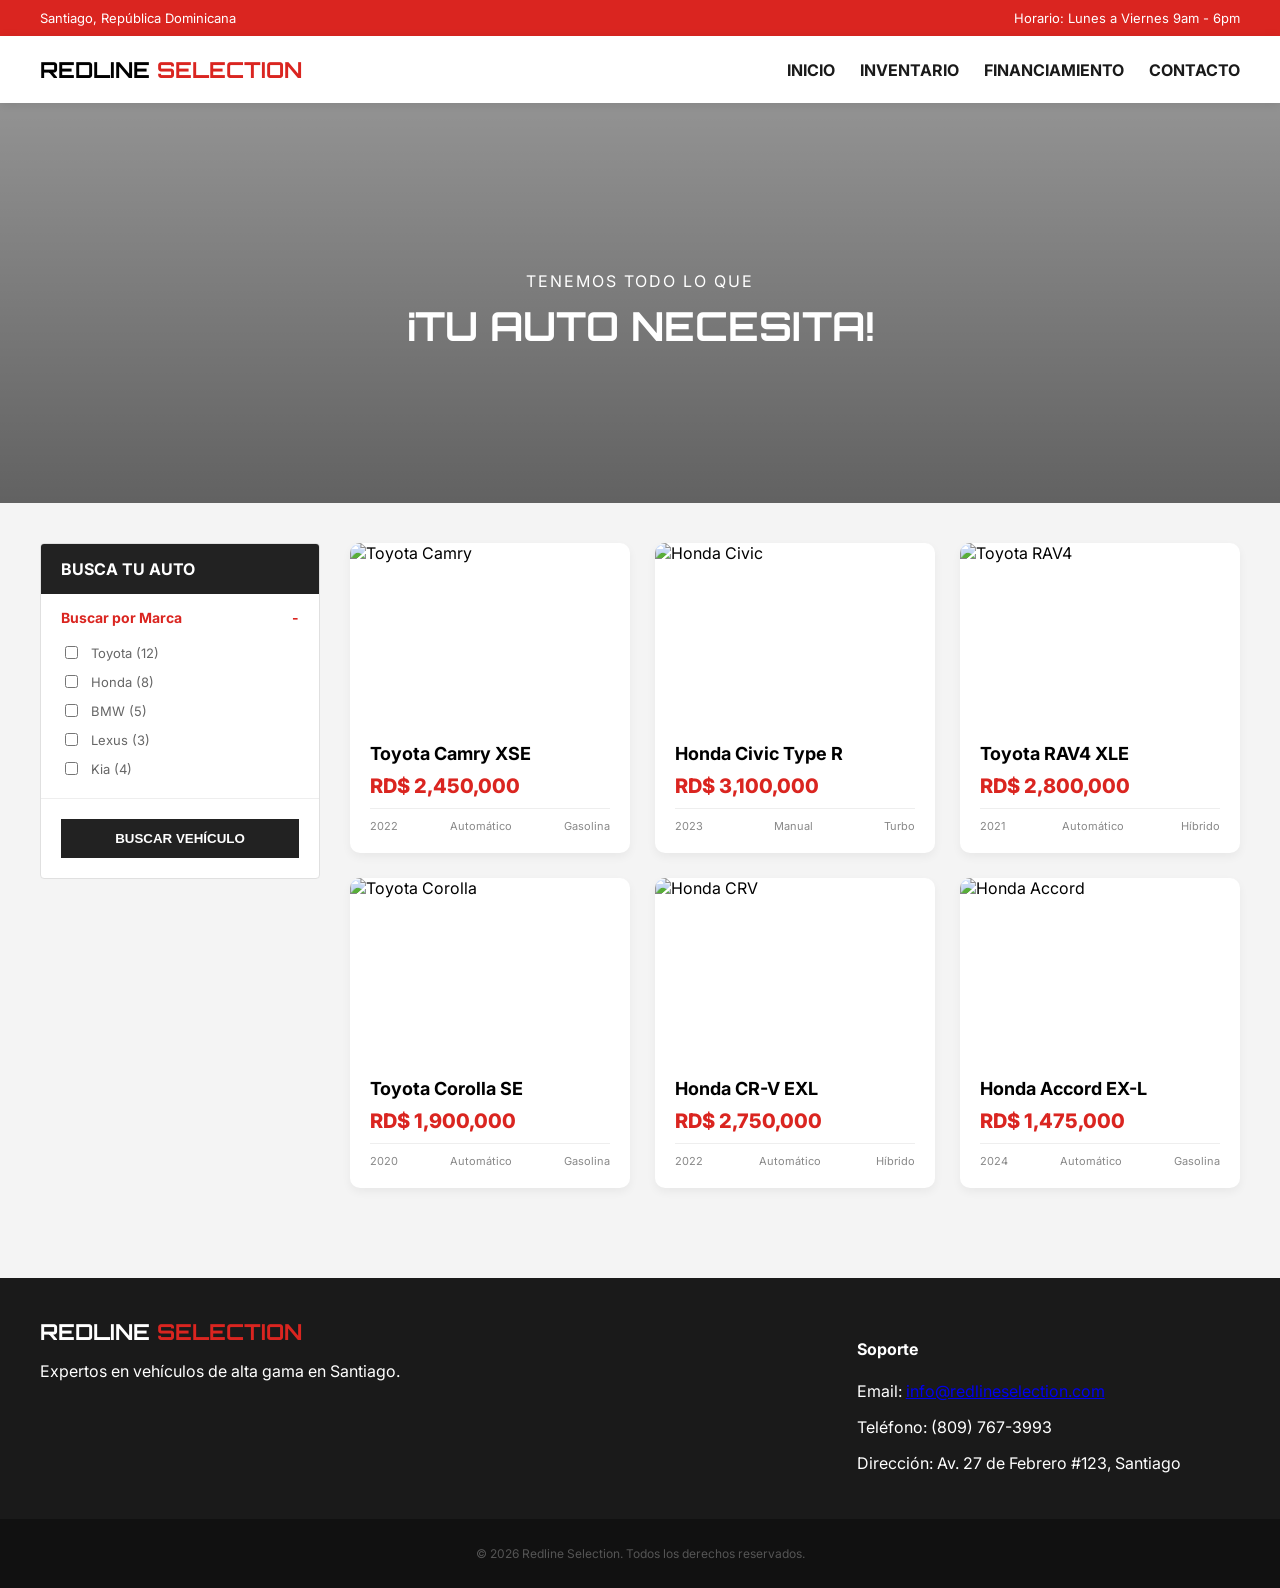
==== index.html @ fcbe5f3a "Subiendo el codigo del  proyecto Redline" ====
<!DOCTYPE html>
<html lang="es">
<head>
    <meta charset="UTF-8">
    <meta name="viewport" content="width=device-width, initial-scale=1.0">
    <title>Redline Selection | Inventario Premium</title>
    <link rel="stylesheet" href="style.css">
    <link href="https://fonts.googleapis.com/css2?family=Orbitron:wght@700&family=Inter:wght@400;700&display=swap" rel="stylesheet">
</head>
<body>

    <header>
        <div class="top-bar">
            <div class="container top-bar-content">
                <span>Santiago, República Dominicana</span>
                <span>Horario: Lunes a Viernes 9am - 6pm</span>
            </div>
        </div>
        <div class="main-header">
            <div class="container header-content">
                <div class="logo">
                    <h1 class="logo-text">REDLINE <span>SELECTION</span></h1>
                </div>
                <nav>
                    <ul>
                        <li><a href="#" class="active">INICIO</a></li>
                        <li><a href="#">INVENTARIO</a></li>
                        <li><a href="#">FINANCIAMIENTO</a></li>
                        <li><a href="#">CONTACTO</a></li>
                    </ul>
                </nav>
            </div>
        </div>
    </header>

    <section class="hero">
        <div class="hero-content">
            <p class="hero-subtext">TENEMOS TODO LO QUE</p>
            <h1 class="hero-title">¡TU AUTO NECESITA!</h1>
        </div>
    </section>

    <main class="container main-layout">
        <aside class="sidebar">
            <div class="sidebar-header">
                <h2>BUSCA TU AUTO</h2>
            </div>

            <div class="filter-content">
                <div class="filter-section active">
                    <div class="filter-title">
                        <span>Buscar por Marca</span>
                        <span class="icon">-</span>
                    </div>
                    <ul class="brand-list scrollable">
                        <li><input type="checkbox"> Toyota (12)</li>
                        <li><input type="checkbox"> Honda (8)</li>
                        <li><input type="checkbox"> BMW (5)</li>
                        <li><input type="checkbox"> Lexus (3)</li>
                        <li><input type="checkbox"> Kia (4)</li>
                    </ul>
                </div>
                </div>

            <button class="btn-sidebar-search">BUSCAR VEHÍCULO</button>
        </aside>

        <section class="listings">
            <div class="grid">
                <div class="car-card" onclick="abrirModal('Toyota Camry XSE', 'RD$ 2,450,000', '2022', 'Sedán', 'Automática', '12,400 km', 'Usado', 'Gasolina')">
                    <div class="image-container">
                        <img src="https://i.pinimg.com/1200x/b7/a6/6a/b7a66a70579e63130ccf291d7912e73b.jpg" alt="Toyota Camry">
                    </div>
                    <div class="car-info">
                        <h4>Toyota Camry XSE</h4>
                        <span class="price">RD$ 2,450,000</span>
                        <div class="specs">
                            <span>2022</span>
                            <span>Automático</span>
                            <span>Gasolina</span>
                        </div>
                    </div>
                </div>

                <div class="car-card" onclick="abrirModal('Honda Civic Type R', 'RD$ 3,100,000', '2023', 'Hatchback', 'Manual', '0 km', 'Nuevo', 'Turbo Gasolina')">
                    <div class="image-container">
                        <img src="https://i.pinimg.com/1200x/79/14/01/79140147729a5d70243ff1c3a80fa4d7.jpg" alt="Honda Civic">
                    </div>
                    <div class="car-info">
                        <h4>Honda Civic Type R</h4>
                        <span class="price">RD$ 3,100,000</span>
                        <div class="specs">
                            <span>2023</span>
                            <span>Manual</span>
                            <span>Turbo</span>
                        </div>
                    </div>
                </div>

                <div class="car-card" onclick="abrirModal('Toyota RAV4 XLE', 'RD$ 2,800,000', '2021', 'SUV', 'Automática', '30,000 km', 'Usado', 'Híbrido')">
                    <div class="image-container">
                        <img src="https://tse2.mm.bing.net/th/id/OIP.CHqsovT1GCfC2wUUpvJUvwHaEF?rs=1&pid=ImgDetMain" alt="Toyota RAV4">
                    </div>
                    <div class="car-info">
                        <h4>Toyota RAV4 XLE</h4>
                        <span class="price">RD$ 2,800,000</span>
                        <div class="specs">
                            <span>2021</span>
                            <span>Automático</span>
                            <span>Híbrido</span>
                        </div>
                    </div>
                </div>

                <div class="car-card" onclick="abrirModal('Toyota Corolla SE', 'RD$ 1,900,000', '2020', 'Sedán', 'Automática', '45,000 km', 'Usado', 'Gasolina')">
                    <div class="image-container"> 
                        <img src="https://http2.mlstatic.com/D_NQ_NP_623294-MLV109283016813_032026-O.webp" alt="Toyota Corolla">
                    </div>
                    <div class="car-info">
                        <h4>Toyota Corolla SE</h4>
                        <span class="price">RD$ 1,900,000</span>
                        <div class="specs">
                            <span>2020</span>
                            <span>Automático</span>
                            <span>Gasolina</span>
                        </div>
                    </div>
                </div>

                <div class="car-card" onclick="abrirModal('Honda CR-V EXL', 'RD$ 2,750,000', '2022', 'SUV', 'Automática', '15,000 km', 'Seminuevo', 'Híbrido')">
                    <div class="image-container"> 
                        <img src="https://automobiles.honda.com/-/media/Honda-Automobiles/Vehicles/2026/CR-V/AW/Carshot/carshot_CR-V_front_CR-VHYB2WDSPORTL_2026_RadiantRedMetallic_RS5H8TJFW_R-569M.png" alt="Honda CRV">
                    </div>
                    <div class="car-info">
                        <h4>Honda CR-V EXL</h4>
                        <span class="price">RD$ 2,750,000</span>
                        <div class="specs">
                            <span>2022</span>
                            <span>Automático</span>
                            <span>Híbrido</span>
                        </div>
                    </div>
                </div>

                <div class="car-card" onclick="abrirModal('Honda Accord EX-L', 'RD$ 1,475,000', '2024', 'Sedán', 'Automática', '5,000 km', 'Nuevo', 'Gasolina')">
                    <div class="image-container"> 
                        <img src="https://vehicle-images.dealerinspire.com/e974-110005806/1HGCY2F8XSA014047/5eb2a784186206ad2ee98e4c2cf3442e.jpg" alt="Honda Accord">
                    </div>
                    <div class="car-info">
                        <h4>Honda Accord EX-L</h4>
                        <span class="price">RD$ 1,475,000</span>
                        <div class="specs">
                            <span>2024</span>
                            <span>Automático</span>
                            <span>Gasolina</span>
                        </div>
                    </div>
                </div>
            </div> 
        </section>
    </main>

    <div id="modalVehiculo" class="modal-overlay">
        <div class="modal-content">
            <span class="close-btn" onclick="cerrarModal()">&times;</span>
            <div class="modal-body">
                <h2 id="m-titulo"></h2>
                <h3 id="m-precio"></h3>
                <div class="modal-details-grid">
                    <div class="detail-item"><strong>Año:</strong> <span id="m-ano"></span></div>
                    <div class="detail-item"><strong>Carrocería:</strong> <span id="m-carroceria"></span></div>
                    <div class="detail-item"><strong>Transmisión:</strong> <span id="m-transmision"></span></div>
                    <div class="detail-item"><strong>Millaje:</strong> <span id="m-millaje"></span></div>
                    <div class="detail-item"><strong>Condición:</strong> <span id="m-condicion"></span></div>
                    <div class="detail-item"><strong>Combustible:</strong> <span id="m-combustible"></span></div>
                </div>
                <button class="btn-sidebar-search" style="margin: 30px 0 0 0; width: 100%;">CONTACTAR ASESOR</button>
            </div>
        </div>
    </div>

    <footer class="footer">
        <div class="container footer-grid">
            <div class="footer-about">
                <h3 class="logo-text">REDLINE <span>SELECTION</span></h3>
                <p>Expertos en vehículos de alta gama en Santiago.</p>
            </div>
            <div class="footer-links">
                <h4>Soporte</h4>
                <p>Email: <a href="mailto:info@redlineselection.com">info@redlineselection.com</a></p>
                <p>Teléfono: (809) 767-3993</p>
                <p>Dirección: Av. 27 de Febrero #123, Santiago</p>
            </div>
        </div>
        <div class="footer-bottom">
            <p>&copy; 2026 Redline Selection. Todos los derechos reservados.</p>
        </div>
    </footer>

    <script src="index.js"></script>
    <div id="modalVehiculo" class="modal-overlay">
    <div class="modal-content">
        <span class="close-btn" onclick="cerrarModal()">&times;</span>
        <div class="modal-body">
            <h2 id="m-titulo"></h2>
            <h3 id="m-precio"></h3>
            <div class="modal-details-grid">
                <div class="detail-item"><strong>Año:</strong> <span id="m-ano"></span></div>
                <div class="detail-item"><strong>Carrocería:</strong> <span id="m-carroceria"></span></div>
                <div class="detail-item"><strong>Transmisión:</strong> <span id="m-transmision"></span></div>
                <div class="detail-item"><strong>Millaje:</strong> <span id="m-millaje"></span></div>
                <div class="detail-item"><strong>Condición:</strong> <span id="m-condicion"></span></div>
                <div class="detail-item"><strong>Combustible:</strong> <span id="m-combustible"></span></div>
            </div>
            <button class="btn-sidebar-search" style="margin: 30px 0 0 0; width: 100%;">CONTACTAR ASESOR</button>
        </div>
    </div>
</div>
</body>
</html>
---- style.css ----
:root {
    --rojo: #da2520;
    --negro: #1a1a1a;
    --blanco: #ffffff;
    --gris-fondo: #f4f4f4;
    --fuente-titulo: 'Orbitron', sans-serif;
}

body {
    margin: 0;
    background: var(--gris-fondo);
    font-family: 'Inter', sans-serif;
}

.container {
    max-width: 1200px;
    margin: 0 auto;
    padding: 0 20px;
}

.top-bar { background: var(--rojo); color: white; padding: 10px 0; font-size: 13px; }
.top-bar-content { display: flex; justify-content: space-between; }
.main-header { background: white; padding: 20px 0; box-shadow: 0 2px 10px rgba(0,0,0,0.1); }
.header-content { display: flex; justify-content: space-between; align-items: center; }
.logo-text { font-family: var(--fuente-titulo); font-size: 22px; margin: 0; }
.logo-text span { color: var(--rojo); }
nav ul { list-style: none; display: flex; gap: 25px; margin: 0; }
nav a { text-decoration: none; color: var(--negro); font-weight: bold; }

.hero {
    background: linear-gradient(rgba(0, 0, 0, 0.4), rgba(0, 0, 0, 0.6)), url('https://i.pinimg.com/736x/cc/5a/40/cc5a4003c39dd5703f5058f33817d8c2.jpg');
    background-size: cover;
    background-position: center;
    height: 400px;
    display: flex;
    align-items: center;
    justify-content: center;
    color: white;
    text-align: center;
}
.hero-subtext { font-size: 16px; letter-spacing: 2px; margin-bottom: 10px; }
.hero-title { font-family: var(--fuente-titulo); font-size: 40px; margin: 0; }

.main-layout { display: grid; grid-template-columns: 280px 1fr; gap: 30px; padding: 40px 0; }

.sidebar {
    background: #fff;
    border: 1px solid #e0e0e0;
    border-radius: 4px;
    overflow: hidden;
    height: fit-content;
}

.sidebar-header {
    background: #222;
    color: #fff;
    padding: 15px 20px;
}

.sidebar-header h2 {
    margin: 0;
    font-size: 16px;
    text-transform: uppercase;
}

.filter-section {
    border-bottom: 1px solid #eee;
    padding: 15px 20px;
}

.filter-title {
    display: flex;
    justify-content: space-between;
    font-weight: 700;
    font-size: 14px;
    color: #333;
}

.filter-section.active .filter-title {
    color: var(--rojo);
    margin-bottom: 12px;
}

.brand-list {
    list-style: none;
    padding: 0;
    margin: 0;
    max-height: 150px;
    overflow-y: auto;
}

.brand-list li {
    font-size: 13px;
    padding: 5px 0;
    color: #666;
    display: flex;
    align-items: center;
    gap: 10px;
}

.btn-sidebar-search {
    width: calc(100% - 40px);
    margin: 20px;
    background: #222;
    color: white;
    border: none;
    padding: 12px;
    font-weight: 700;
    cursor: pointer;
    transition: 0.3s;
}

.btn-sidebar-search:hover { background: var(--rojo); }

/* CAR CARDS & HOVER */
.grid { display: grid; grid-template-columns: repeat(auto-fill, minmax(280px, 1fr)); gap: 25px; }

.car-card {
    background: white;
    border-radius: 10px;
    overflow: hidden;
    transition: 0.3s;
    box-shadow: 0 4px 10px rgba(0,0,0,0.05);
    cursor: pointer; /* Añadido para indicar que es clickeable */
}

.car-card:hover { transform: translateY(-10px); }
.car-card:hover .car-info { background: var(--negro); }
.car-card:hover h4 { color: white; }
.car-card:hover .specs { border-top-color: #333; color: #aaa; }

.image-container { height: 180px; }
.image-container img { width: 100%; height: 100%; object-fit: cover; }

.car-info { padding: 20px; transition: 0.3s; }
.car-info h4 { margin: 0 0 10px 0; font-size: 18px; }
.price { color: var(--rojo); font-weight: 800; font-size: 20px; display: block; margin-bottom: 10px; }
.specs { display: flex; justify-content: space-between; font-size: 11px; color: #888; border-top: 1px solid #eee; padding-top: 10px; }

.footer { background: var(--negro); color: white; padding: 40px 0 0 0; margin-top: 50px; }
.footer-grid { display: grid; grid-template-columns: 2fr 1fr; gap: 50px; padding-bottom: 30px; }
.footer-bottom { background: #111; padding: 15px; text-align: center; font-size: 12px; color: #555; }

/* --- NUEVOS ESTILOS PARA EL MODAL (AÑADIDOS) --- */
.modal-overlay {
    display: none; 
    position: fixed;
    z-index: 2000;
    left: 0;
    top: 0;
    width: 100%;
    height: 100%;
    background-color: rgba(0, 0, 0, 0.85);
    backdrop-filter: blur(5px);
}

.modal-content {
    background-color: white;
    margin: 5% auto;
    padding: 30px;
    border-radius: 12px;
    width: 90%;
    max-width: 500px;
    position: relative;
    animation: slideUp 0.4s ease;
}

@keyframes slideUp {
    from { opacity: 0; transform: translateY(30px); }
    to { opacity: 1; transform: translateY(0); }
}

.close-btn {
    position: absolute;
    right: 20px;
    top: 10px;
    font-size: 30px;
    cursor: pointer;
    color: #999;
}

#m-titulo { font-family: var(--fuente-titulo); margin-bottom: 5px; }
#m-precio { color: var(--rojo); font-weight: 800; font-size: 24px; margin-top: 0; }

.modal-details-grid {
    display: grid;
    grid-template-columns: 1fr 1fr;
    gap: 10px;
    margin-top: 20px;
}

.detail-item {
    background: #f9f9f9;
    padding: 10px;
    border-radius: 5px;
    font-size: 13px;
}
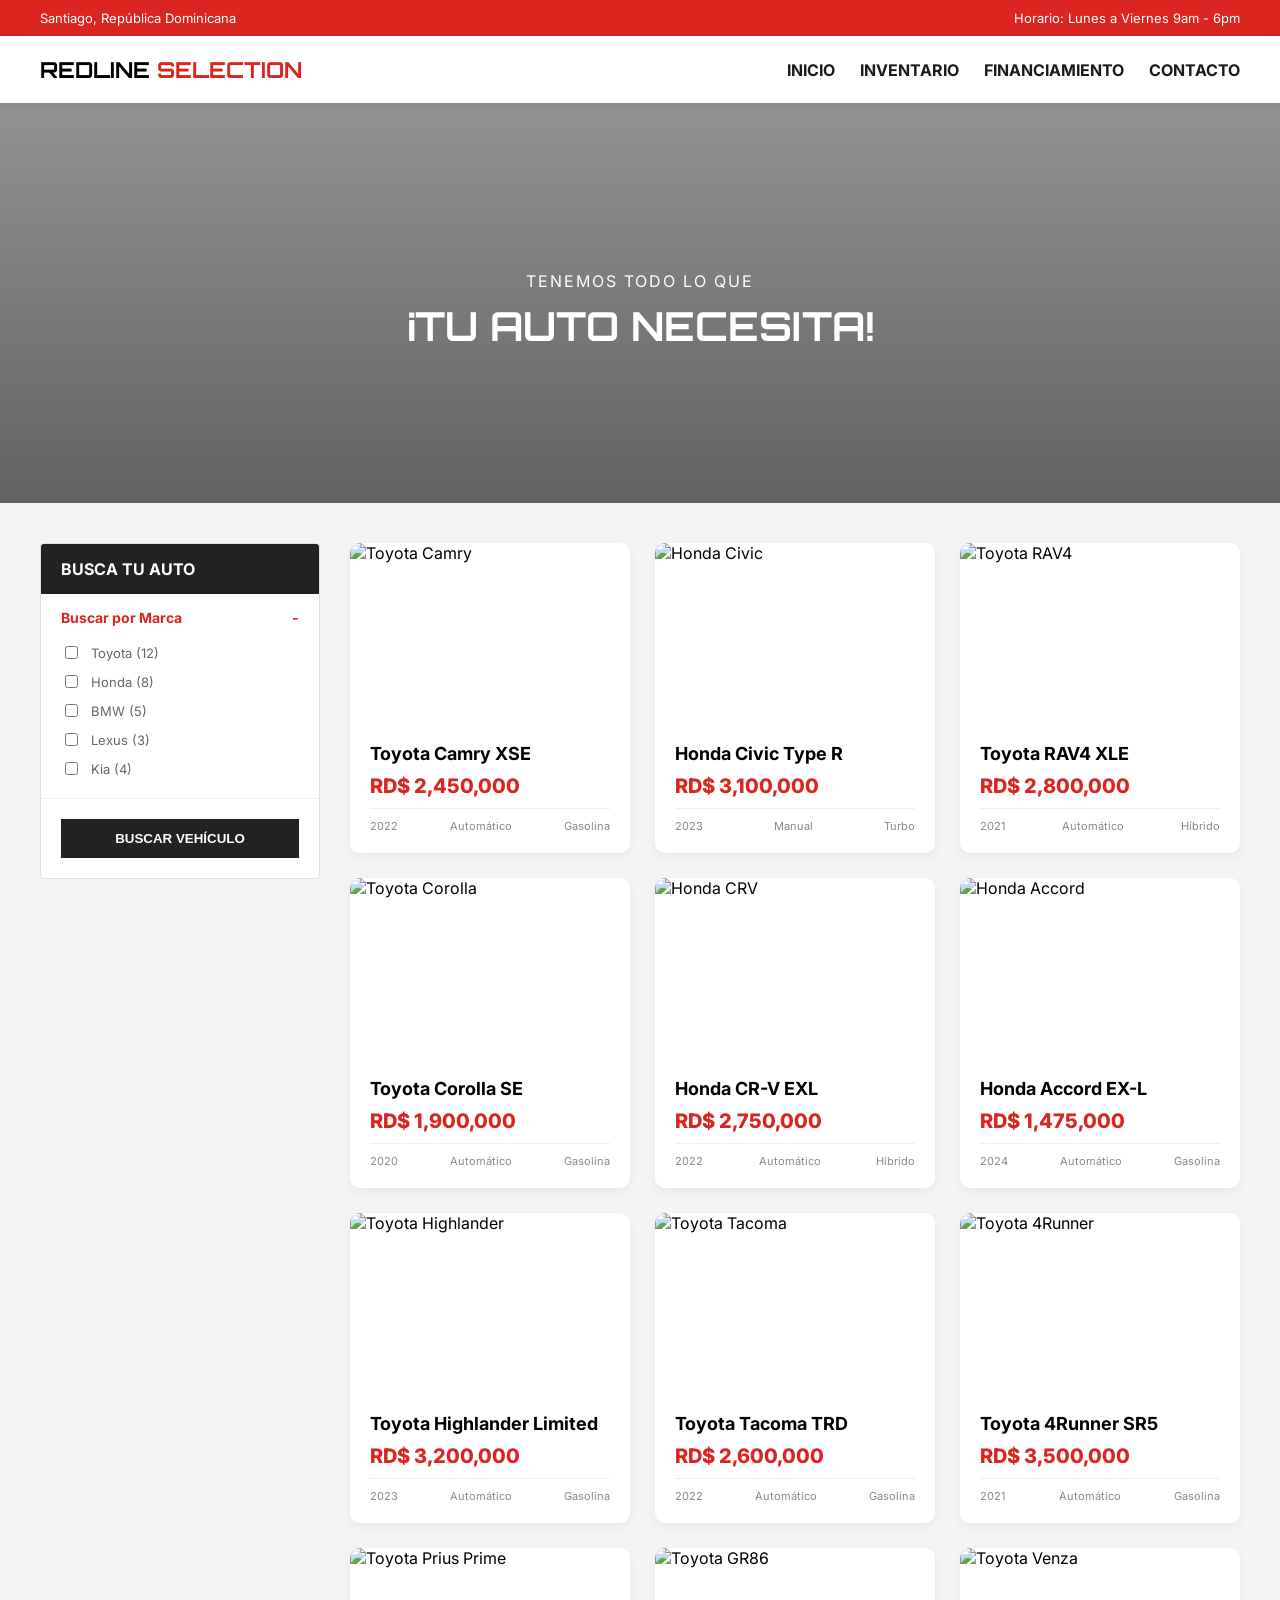
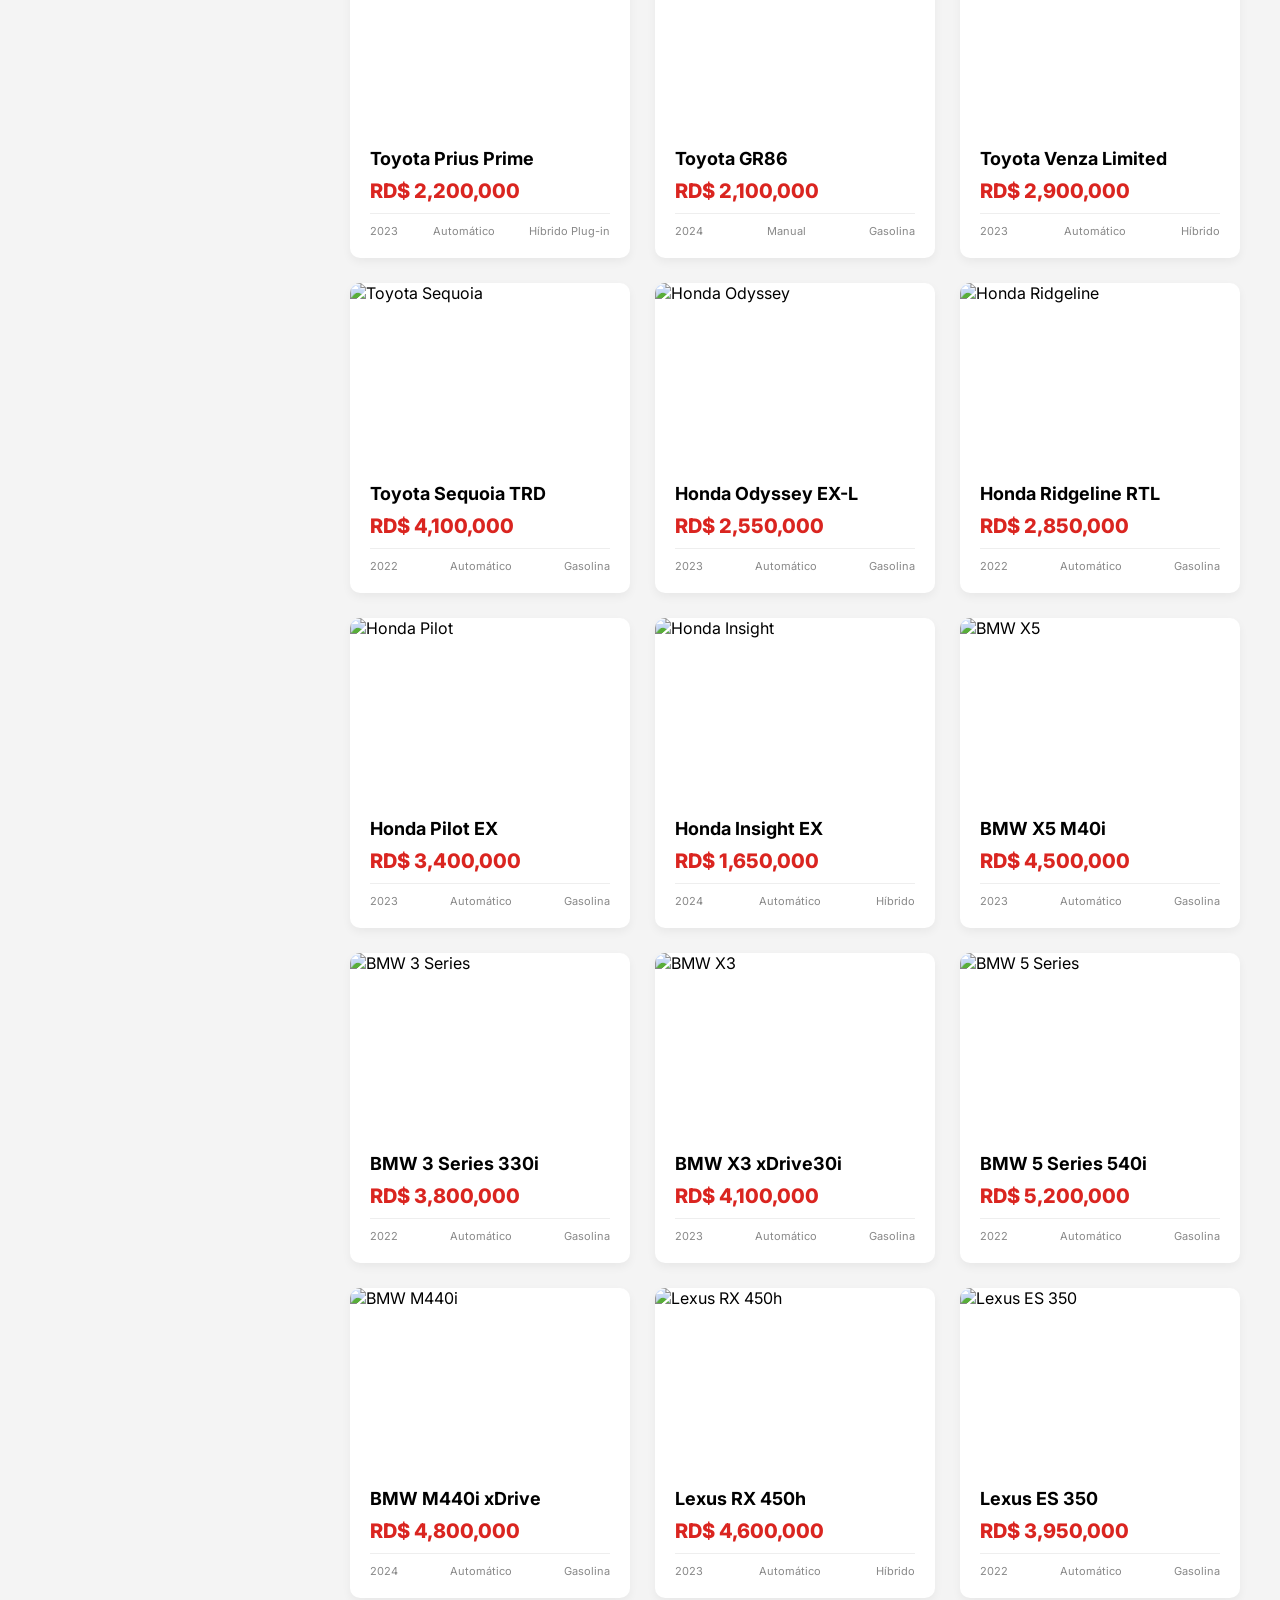
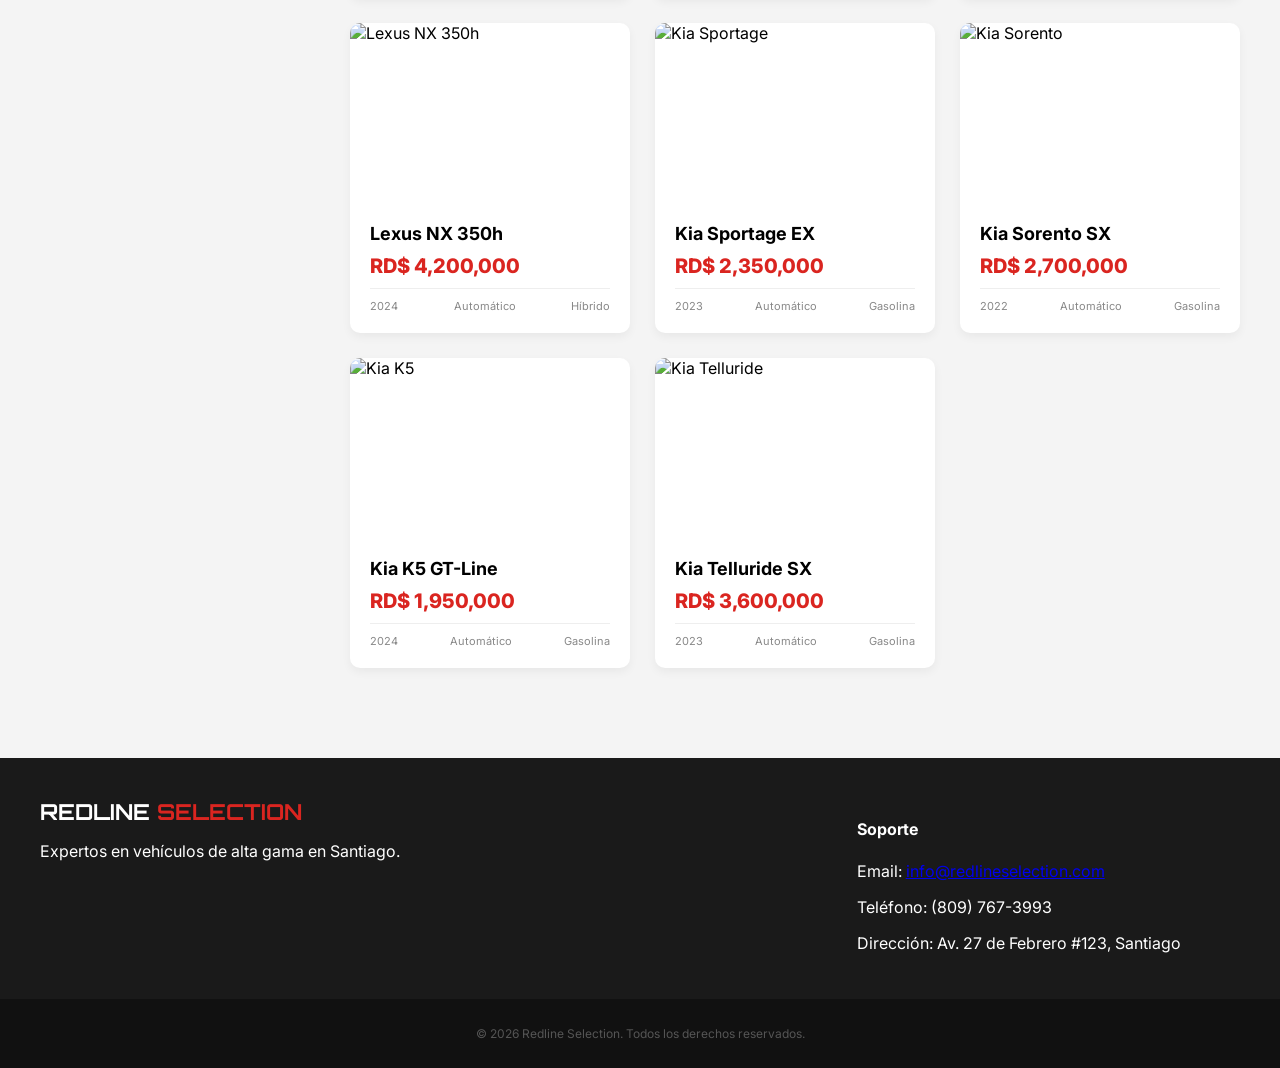
==== commit 845c08e9: "fix: ignorar archivos __pycache__" ====
--- a/index.html
+++ b/index.html
@@ -22,12 +22,12 @@
                     <h1 class="logo-text">REDLINE <span>SELECTION</span></h1>
                 </div>
                 <nav>
-                    <ul>
-                        <li><a href="#" class="active">INICIO</a></li>
-                        <li><a href="#">INVENTARIO</a></li>
-                        <li><a href="#">FINANCIAMIENTO</a></li>
-                        <li><a href="#">CONTACTO</a></li>
-                    </ul>
+    <ul>
+        <li><a href="#" class="active">INICIO</a></li>
+        <li><a href="#inventario">INVENTARIO</a></li>
+        <li><a href="#financiamiento">FINANCIAMIENTO</a></li>
+        <li><a href="#contacto">CONTACTO</a></li>
+    </ul>
                 </nav>
             </div>
         </div>
@@ -53,12 +53,12 @@
                         <span class="icon">-</span>
                     </div>
                     <ul class="brand-list scrollable">
-                        <li><input type="checkbox"> Toyota (12)</li>
-                        <li><input type="checkbox"> Honda (8)</li>
-                        <li><input type="checkbox"> BMW (5)</li>
-                        <li><input type="checkbox"> Lexus (3)</li>
-                        <li><input type="checkbox"> Kia (4)</li>
-                    </ul>
+                    <li><input type="checkbox" value="Toyota"> Toyota (12)</li>
+                    <li><input type="checkbox" value="Honda"> Honda (8)</li>
+                    <li><input type="checkbox" value="BMW"> BMW (5)</li>
+                    <li><input type="checkbox" value="Lexus"> Lexus (3)</li>
+                    <li><input type="checkbox" value="Kia"> Kia (4)</li>
+                    <ul>
                 </div>
                 </div>
 
@@ -151,6 +151,351 @@
                         <span class="price">RD$ 1,475,000</span>
                         <div class="specs">
                             <span>2024</span>
+                            <span>Automático</span>
+                            <span>Gasolina</span>
+                        </div>
+                    </div>
+                </div>
+                <div class="car-card" onclick="abrirModal('Toyota Highlander Limited', 'RD$ 3,200,000', '2023', 'SUV', 'Automática', '8,000 km', 'Seminuevo', 'Gasolina')">
+                    <div class="image-container">
+                        <img src="https://di-enrollment-api.s3.amazonaws.com/toyota/models/2024/highlander/trims/limited_2024_highlander.png" alt="Toyota Highlander">
+                    </div>
+                    <div class="car-info">
+                        <h4>Toyota Highlander Limited</h4>
+                        <span class="price">RD$ 3,200,000</span>
+                        <div class="specs">
+                            <span>2023</span>
+                            <span>Automático</span>
+                            <span>Gasolina</span>
+                        </div>
+                    </div>
+                </div>
+
+                <div class="car-card" onclick="abrirModal('Toyota Tacoma TRD', 'RD$ 2,600,000', '2022', 'Pickup', 'Automática', '20,000 km', 'Usado', 'Gasolina')">
+                    <div class="image-container">
+                        <img src="https://cdn.renderhub.com/squir/toyota-tacoma-trd-2024/toyota-tacoma-trd-2024-03.jpg" alt="Toyota Tacoma">
+                    </div>
+                    <div class="car-info">
+                        <h4>Toyota Tacoma TRD</h4>
+                        <span class="price">RD$ 2,600,000</span>
+                        <div class="specs">
+                            <span>2022</span>
+                            <span>Automático</span>
+                            <span>Gasolina</span>
+                        </div>
+                    </div>
+                </div>
+
+                <div class="car-card" onclick="abrirModal('Toyota 4Runner SR5', 'RD$ 3,500,000', '2021', 'SUV', 'Automática', '35,000 km', 'Usado', 'Gasolina')">
+                    <div class="image-container">
+                        <img src="https://vehicle-images.dealerinspire.com/ee90-110004404/JTEEU5JR8R5308761/ed4b4b2a26b54ce956ed5ef63e3e7957.jpg" alt="Toyota 4Runner">
+                    </div>
+                    <div class="car-info">
+                        <h4>Toyota 4Runner SR5</h4>
+                        <span class="price">RD$ 3,500,000</span>
+                        <div class="specs">
+                            <span>2021</span>
+                            <span>Automático</span>
+                            <span>Gasolina</span>
+                        </div>
+                    </div>
+                </div>
+
+                <div class="car-card" onclick="abrirModal('Toyota Prius Prime', 'RD$ 2,200,000', '2023', 'Sedán', 'Automática', '2,000 km', 'Nuevo', 'Híbrido Plug-in')">
+                    <div class="image-container">
+                        <img src="https://www.carsforsale.com/wp-content/uploads/2023/12/2024-Toyota-Prius-Prime-SE-toyota.com_-500x312.jpg" alt="Toyota Prius Prime">
+                    </div>
+                    <div class="car-info">
+                        <h4>Toyota Prius Prime</h4>
+                        <span class="price">RD$ 2,200,000</span>
+                        <div class="specs">
+                            <span>2023</span>
+                            <span>Automático</span>
+                            <span>Híbrido Plug-in</span>
+                        </div>
+                    </div>
+                </div>
+
+                <div class="car-card" onclick="abrirModal('Toyota GR86', 'RD$ 2,100,000', '2024', 'Coupe', 'Manual', '1,500 km', 'Nuevo', 'Gasolina')">
+                    <div class="image-container">
+                        <img src="https://tse2.mm.bing.net/th/id/OIP.zA_nlVs4Y9brCJeUwNN77AHaFj?rs=1&pid=ImgDetMain&o=7&rm=3" alt="Toyota GR86">
+                    </div>
+                    <div class="car-info">
+                        <h4>Toyota GR86</h4>
+                        <span class="price">RD$ 2,100,000</span>
+                        <div class="specs">
+                            <span>2024</span>
+                            <span>Manual</span>
+                            <span>Gasolina</span>
+                        </div>
+                    </div>
+                </div>
+
+                <div class="car-card" onclick="abrirModal('Toyota Venza Limited', 'RD$ 2,900,000', '2023', 'Crossover', 'Automática', '10,000 km', 'Seminuevo', 'Híbrido')">
+                    <div class="image-container">
+                        <img src="https://di-sitebuilder-assets.s3.amazonaws.com/Toyota/MLP/Venza/2024/color-Titanium-Glow.png" alt="Toyota Venza">
+                    </div>
+                    <div class="car-info">
+                        <h4>Toyota Venza Limited</h4>
+                        <span class="price">RD$ 2,900,000</span>
+                        <div class="specs">
+                            <span>2023</span>
+                            <span>Automático</span>
+                            <span>Híbrido</span>
+                        </div>
+                    </div>
+                </div>
+
+                <div class="car-card" onclick="abrirModal('Toyota Sequoia TRD', 'RD$ 4,100,000', '2022', 'SUV', 'Automática', '25,000 km', 'Usado', 'Gasolina')">
+                    <div class="image-container">
+                        <img src="https://autogiz.com/product_images/jpeg/Toyota-Sequoia-TRD-PRO-2023.jpg" alt="Toyota Sequoia">
+                    </div>
+                    <div class="car-info">
+                        <h4>Toyota Sequoia TRD</h4>
+                        <span class="price">RD$ 4,100,000</span>
+                        <div class="specs">
+                            <span>2022</span>
+                            <span>Automático</span>
+                            <span>Gasolina</span>
+                        </div>
+                    </div>
+                </div>
+
+                <div class="car-card" onclick="abrirModal('Honda Odyssey EX-L', 'RD$ 2,550,000', '2023', 'Minivan', 'Automática', '5,500 km', 'Seminuevo', 'Gasolina')">
+                    <div class="image-container">
+                        <img src="https://automobiles.honda.com/-/media/Honda-Automobiles/Vehicles/2026/Odyssey/AW/Carshot/carshot_Odyssey_front_ODYSSEYEX-L_2026_CrystalBlackPearl_RL6H6TJNW_NH-731P.png" alt="Honda Odyssey">
+                    </div>
+                    <div class="car-info">
+                        <h4>Honda Odyssey EX-L</h4>
+                        <span class="price">RD$ 2,550,000</span>
+                        <div class="specs">
+                            <span>2023</span>
+                            <span>Automático</span>
+                            <span>Gasolina</span>
+                        </div>
+                    </div>
+                </div>
+
+                <div class="car-card" onclick="abrirModal('Honda Ridgeline RTL', 'RD$ 2,850,000', '2022', 'Pickup', 'Automática', '18,000 km', 'Usado', 'Gasolina')">
+                    <div class="image-container">
+                        <img src="https://vehicle-images.dealerinspire.com/55da-110008034/5FPYK3F5XRB026998/63ac22f09d56f60c0120b49d069cdd37.jpg" alt="Honda Ridgeline">
+                    </div>
+                    <div class="car-info">
+                        <h4>Honda Ridgeline RTL</h4>
+                        <span class="price">RD$ 2,850,000</span>
+                        <div class="specs">
+                            <span>2022</span>
+                            <span>Automático</span>
+                            <span>Gasolina</span>
+                        </div>
+                    </div>
+                </div>
+
+                <div class="car-card" onclick="abrirModal('Honda Pilot EX', 'RD$ 3,400,000', '2023', 'SUV', 'Automática', '6,000 km', 'Seminuevo', 'Gasolina')">
+                    <div class="image-container">
+                        <img src="https://www.honda.ca/-/media/Brands/Honda/Models/PILOT/2025/Trims/2-EX-L/BAP_VER1/LSM/01_MY25_Pilot_EXL_LSM_3250x2400_Desktop_BAPColourSelector_Front.png?h=2400&iar=0&w=3250&rev=8211a1e16a864d91b358e2905a23d33d&hash=851CC6FD6A7BEA6DC460F93EF0F9A699" alt="Honda Pilot">
+                    </div>
+                    <div class="car-info">
+                        <h4>Honda Pilot EX</h4>
+                        <span class="price">RD$ 3,400,000</span>
+                        <div class="specs">
+                            <span>2023</span>
+                            <span>Automático</span>
+                            <span>Gasolina</span>
+                        </div>
+                    </div>
+                </div>
+
+                <div class="car-card" onclick="abrirModal('Honda Insight EX', 'RD$ 1,650,000', '2024', 'Sedán', 'Automática', '3,000 km', 'Nuevo', 'Híbrido')">
+                    <div class="image-container">
+                        <img src="https://tse4.mm.bing.net/th/id/OIP.88UJAojUz1cdehYrBZduSgAAAA?rs=1&pid=ImgDetMain&o=7&rm=3" alt="Honda Insight">
+                    </div>
+                    <div class="car-info">
+                        <h4>Honda Insight EX</h4>
+                        <span class="price">RD$ 1,650,000</span>
+                        <div class="specs">
+                            <span>2024</span>
+                            <span>Automático</span>
+                            <span>Híbrido</span>
+                        </div>
+                    </div>
+                </div>
+
+               
+                <div class="car-card" onclick="abrirModal('BMW X5 M40i', 'RD$ 4,500,000', '2023', 'SUV Lujo', 'Automática', '7,000 km', 'Nuevo', 'Gasolina')">
+                    <div class="image-container">
+                        <img src="https://f7432d8eadcf865aa9d9-9c672a3a4ecaaacdf2fee3b3e6fd2716.ssl.cf3.rackcdn.com/C3132/U1007/IMG_25146-large.jpg" alt="BMW X5">
+                    </div>
+                    <div class="car-info">
+                        <h4>BMW X5 M40i</h4>
+                        <span class="price">RD$ 4,500,000</span>
+                        <div class="specs">
+                            <span>2023</span>
+                            <span>Automático</span>
+                            <span>Gasolina</span>
+                        </div>
+                    </div>
+                </div>
+
+                <div class="car-card" onclick="abrirModal('BMW 3 Series 330i', 'RD$ 3,800,000', '2022', 'Sedán Lujo', 'Automática', '15,000 km', 'Usado', 'Gasolina')">
+                    <div class="image-container">
+                        <img src="https://images.clickdealer.co.uk/vehicles/4913/4913330/2820x2115/118134303.jpg" alt="BMW 3 Series">
+                    </div>
+                    <div class="car-info">
+                        <h4>BMW 3 Series 330i</h4>
+                        <span class="price">RD$ 3,800,000</span>
+                        <div class="specs">
+                            <span>2022</span>
+                            <span>Automático</span>
+                            <span>Gasolina</span>
+                        </div>
+                    </div>
+                </div>
+
+                <div class="car-card" onclick="abrirModal('BMW X3 xDrive30i', 'RD$ 4,100,000', '2023', 'SUV Compacto', 'Automática', '8,500 km', 'Seminuevo', 'Gasolina')">
+                    <div class="image-container">
+                        <img src="https://cdn.gianhangvn.com/image/bmw-x3-30i-m-sport-1-bfgosl6.jpg" alt="BMW X3">
+                    </div>
+                    <div class="car-info">
+                        <h4>BMW X3 xDrive30i</h4>
+                        <span class="price">RD$ 4,100,000</span>
+                        <div class="specs">
+                            <span>2023</span>
+                            <span>Automático</span>
+                            <span>Gasolina</span>
+                        </div>
+                    </div>
+                </div>
+
+                <div class="car-card" onclick="abrirModal('BMW 5 Series 540i', 'RD$ 5,200,000', '2022', 'Sedán Premium', 'Automática', '20,000 km', 'Usado', 'Gasolina')">
+                    <div class="image-container">
+                        <img src="https://s1.cdn.autoevolution.com/images/gallery/BMW-5-Series--G30--6825_77.jpg" alt="BMW 5 Series">
+                    </div>
+                    <div class="car-info">
+                        <h4>BMW 5 Series 540i</h4>
+                        <span class="price">RD$ 5,200,000</span>
+                        <div class="specs">
+                            <span>2022</span>
+                            <span>Automático</span>
+                            <span>Gasolina</span>
+                        </div>
+                    </div>
+                </div>
+
+                <div class="car-card" onclick="abrirModal('BMW M440i xDrive', 'RD$ 4,800,000', '2024', 'Coupe Deportivo', 'Automática', '2,000 km', 'Nuevo', 'Gasolina')">
+                    <div class="image-container">
+                        <img src="https://vehicle-images.dealerinspire.com/f0fc-18003204/WBA83DA0XSCT32395/27206b5f032da2951ab1368d4bb1d91b.jpg" alt="BMW M440i">
+                    </div>
+                    <div class="car-info">
+                        <h4>BMW M440i xDrive</h4>
+                        <span class="price">RD$ 4,800,000</span>
+                        <div class="specs">
+                            <span>2024</span>
+                            <span>Automático</span>
+                            <span>Gasolina</span>
+                        </div>
+                    </div>
+                </div>
+
+                
+                <div class="car-card" onclick="abrirModal('Lexus RX 450h', 'RD$ 4,600,000', '2023', 'SUV Lujo', 'Automática', '6,000 km', 'Seminuevo', 'Híbrido')">
+                    <div class="image-container">
+                        <img src="https://platform.cstatic-images.com/in/v2/stock_photos/3fdb8c10-6a3d-4840-84ab-701e0b1358bc/69905093-b14e-4076-a8d5-5d6444fc418b.png" alt="Lexus RX 450h">
+                    </div>
+                    <div class="car-info">
+                        <h4>Lexus RX 450h</h4>
+                        <span class="price">RD$ 4,600,000</span>
+                        <div class="specs">
+                            <span>2023</span>
+                            <span>Automático</span>
+                            <span>Híbrido</span>
+                        </div>
+                    </div>
+                </div>
+
+                <div class="car-card" onclick="abrirModal('Lexus ES 350', 'RD$ 3,950,000', '2022', 'Sedán Premium', 'Automática', '18,000 km', 'Usado', 'Gasolina')">
+                    <div class="image-container">
+                        <img src="https://platform.cstatic-images.com/in/v2/stock_photos/51b70345-7405-44de-ad9a-c19eddfe2851/8b16e6cf-512f-47e4-a75b-438f165d961f.png" alt="Lexus ES 350">
+                    </div>
+                    <div class="car-info">
+                        <h4>Lexus ES 350</h4>
+                        <span class="price">RD$ 3,950,000</span>
+                        <div class="specs">
+                            <span>2022</span>
+                            <span>Automático</span>
+                            <span>Gasolina</span>
+                        </div>
+                    </div>
+                </div>
+
+                <div class="car-card" onclick="abrirModal('Lexus NX 350h', 'RD$ 4,200,000', '2024', 'SUV Compacto', 'Automática', '3,000 km', 'Nuevo', 'Híbrido')">
+                    <div class="image-container">
+                        <img src="https://tse4.mm.bing.net/th/id/OIP.yWJxxT0DEako0gdqGJnvagHaGr?rs=1&pid=ImgDetMain&o=7&rm=3" alt="Lexus NX 350h">
+                    </div>
+                    <div class="car-info">
+                        <h4>Lexus NX 350h</h4>
+                        <span class="price">RD$ 4,200,000</span>
+                        <div class="specs">
+                            <span>2024</span>
+                            <span>Automático</span>
+                            <span>Híbrido</span>
+                        </div>
+                    </div>
+                </div>
+                <div class="car-card" onclick="abrirModal('Kia Sportage EX', 'RD$ 2,350,000', '2023', 'SUV Compacto', 'Automática', '8,000 km', 'Seminuevo', 'Gasolina')">
+                    <div class="image-container">
+                        <img src="https://tse1.mm.bing.net/th/id/OIP.Qf9_MPur0bYmH_rglwvwiQHaFj?rs=1&pid=ImgDetMain&o=7&rm=3" alt="Kia Sportage">
+                    </div>
+                    <div class="car-info">
+                        <h4>Kia Sportage EX</h4>
+                        <span class="price">RD$ 2,350,000</span>
+                        <div class="specs">
+                            <span>2023</span>
+                            <span>Automático</span>
+                            <span>Gasolina</span>
+                        </div>
+                    </div>
+                </div>
+
+                <div class="car-card" onclick="abrirModal('Kia Sorento SX', 'RD$ 2,700,000', '2022', 'SUV Mediano', 'Automática', '22,000 km', 'Usado', 'Gasolina')">
+                    <div class="image-container">
+                        <img src="https://cdn-ds.com/chrome/2023-Kia-Sorento-SX-Kenosha-WI/seo/MzI0ODgwXk1lZGlhIEdhbGxlcnk/fq0iWdZWuaS32lZHcVETpHOVT4AuWTmBOxABMsaQGlUGvlDbHS5HP158ZEuGRd_A3FXxDQgXZPcb4JSO8rLalhL_bH-lUQemekL1_3Kcm3yKzaGneZv1lIsjXs8QORVYxFRvsA1Po5PzDZ9poI0orTL-s3DqVAa0pawbnB38ITY/cc_2023KIS020022_01_1280_GWP.jpg" alt="Kia Sorento">
+                    </div>
+                    <div class="car-info">
+                        <h4>Kia Sorento SX</h4>
+                        <span class="price">RD$ 2,700,000</span>
+                        <div class="specs">
+                            <span>2022</span>
+                            <span>Automático</span>
+                            <span>Gasolina</span>
+                        </div>
+                    </div>
+                </div>
+
+                <div class="car-card" onclick="abrirModal('Kia K5 GT-Line', 'RD$ 1,950,000', '2024', 'Sedán', 'Automática', '4,000 km', 'Nuevo', 'Gasolina')">
+                    <div class="image-container">
+                        <img src="https://di-uploads-pod18.dealerinspire.com/tameronkiaofwestbank/uploads/2025/05/2025-Kia-K5-GT-Line.jpg" alt="Kia K5">
+                    </div>
+                    <div class="car-info">
+                        <h4>Kia K5 GT-Line</h4>
+                        <span class="price">RD$ 1,950,000</span>
+                        <div class="specs">
+                            <span>2024</span>
+                            <span>Automático</span>
+                            <span>Gasolina</span>
+                        </div>
+                    </div>
+                </div>
+
+                <div class="car-card" onclick="abrirModal('Kia Telluride SX', 'RD$ 3,600,000', '2023', 'SUV Grande', 'Automática', '10,000 km', 'Seminuevo', 'Gasolina')">
+                    <div class="image-container">
+                        <img src="https://www.ccarprice.com/products/Kia_Telluride_SX_P_X_Pro_2024.jpg" alt="Kia Telluride">
+                    </div>
+                    <div class="car-info">
+                        <h4>Kia Telluride SX</h4>
+                        <span class="price">RD$ 3,600,000</span>
+                        <div class="specs">
+                            <span>2023</span>
                             <span>Automático</span>
                             <span>Gasolina</span>
                         </div>
